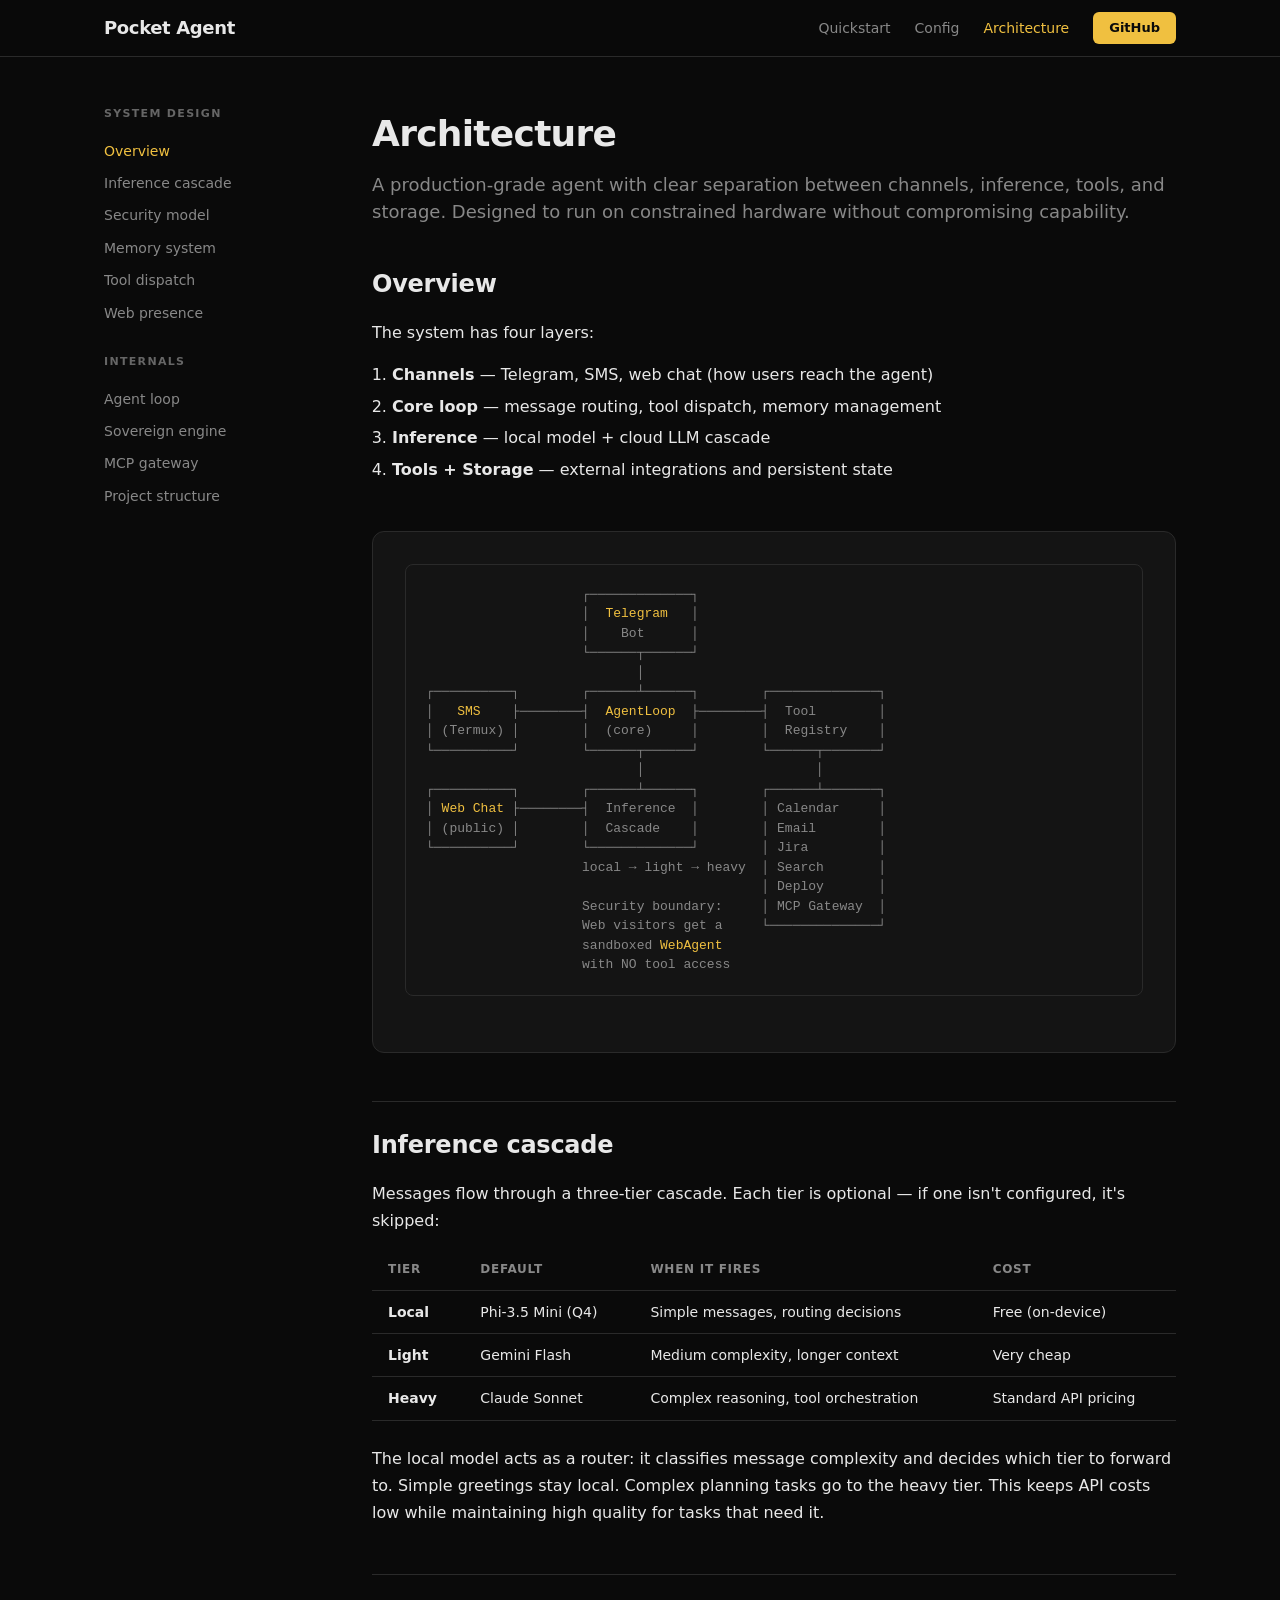
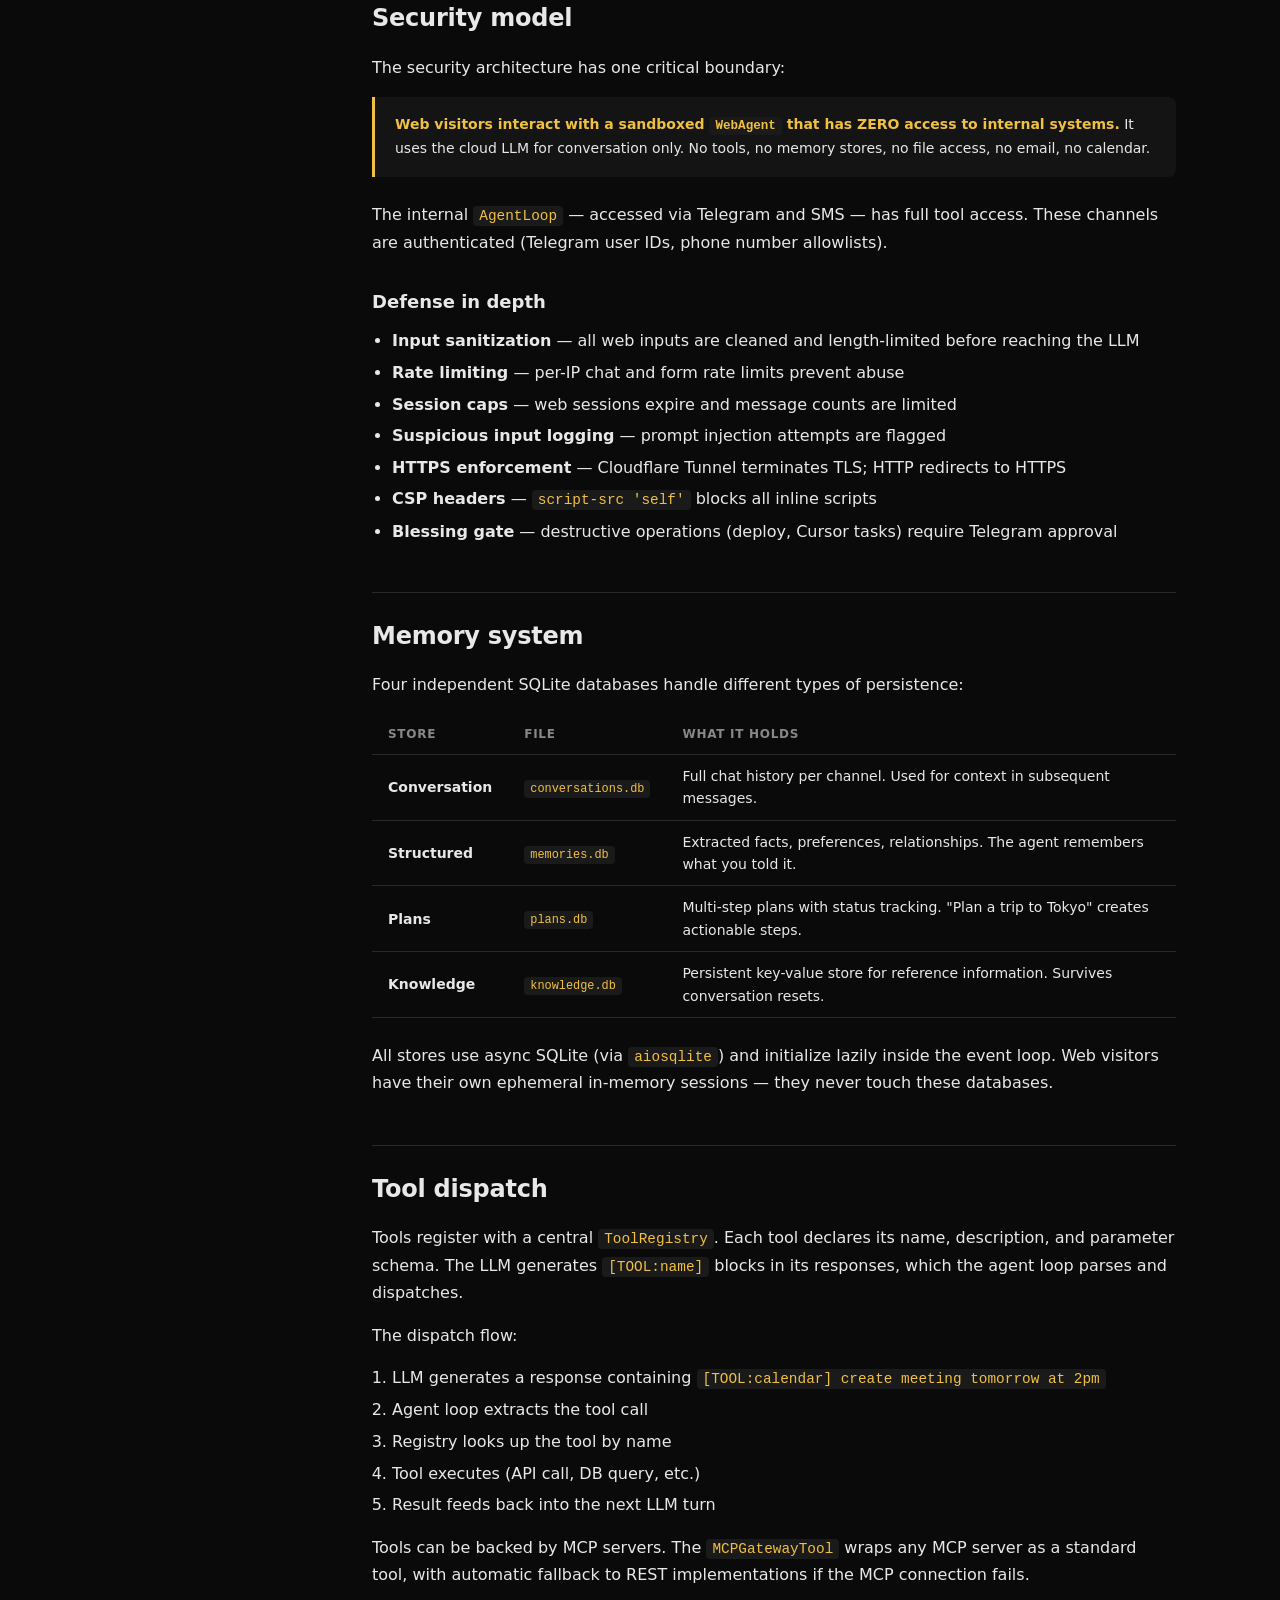
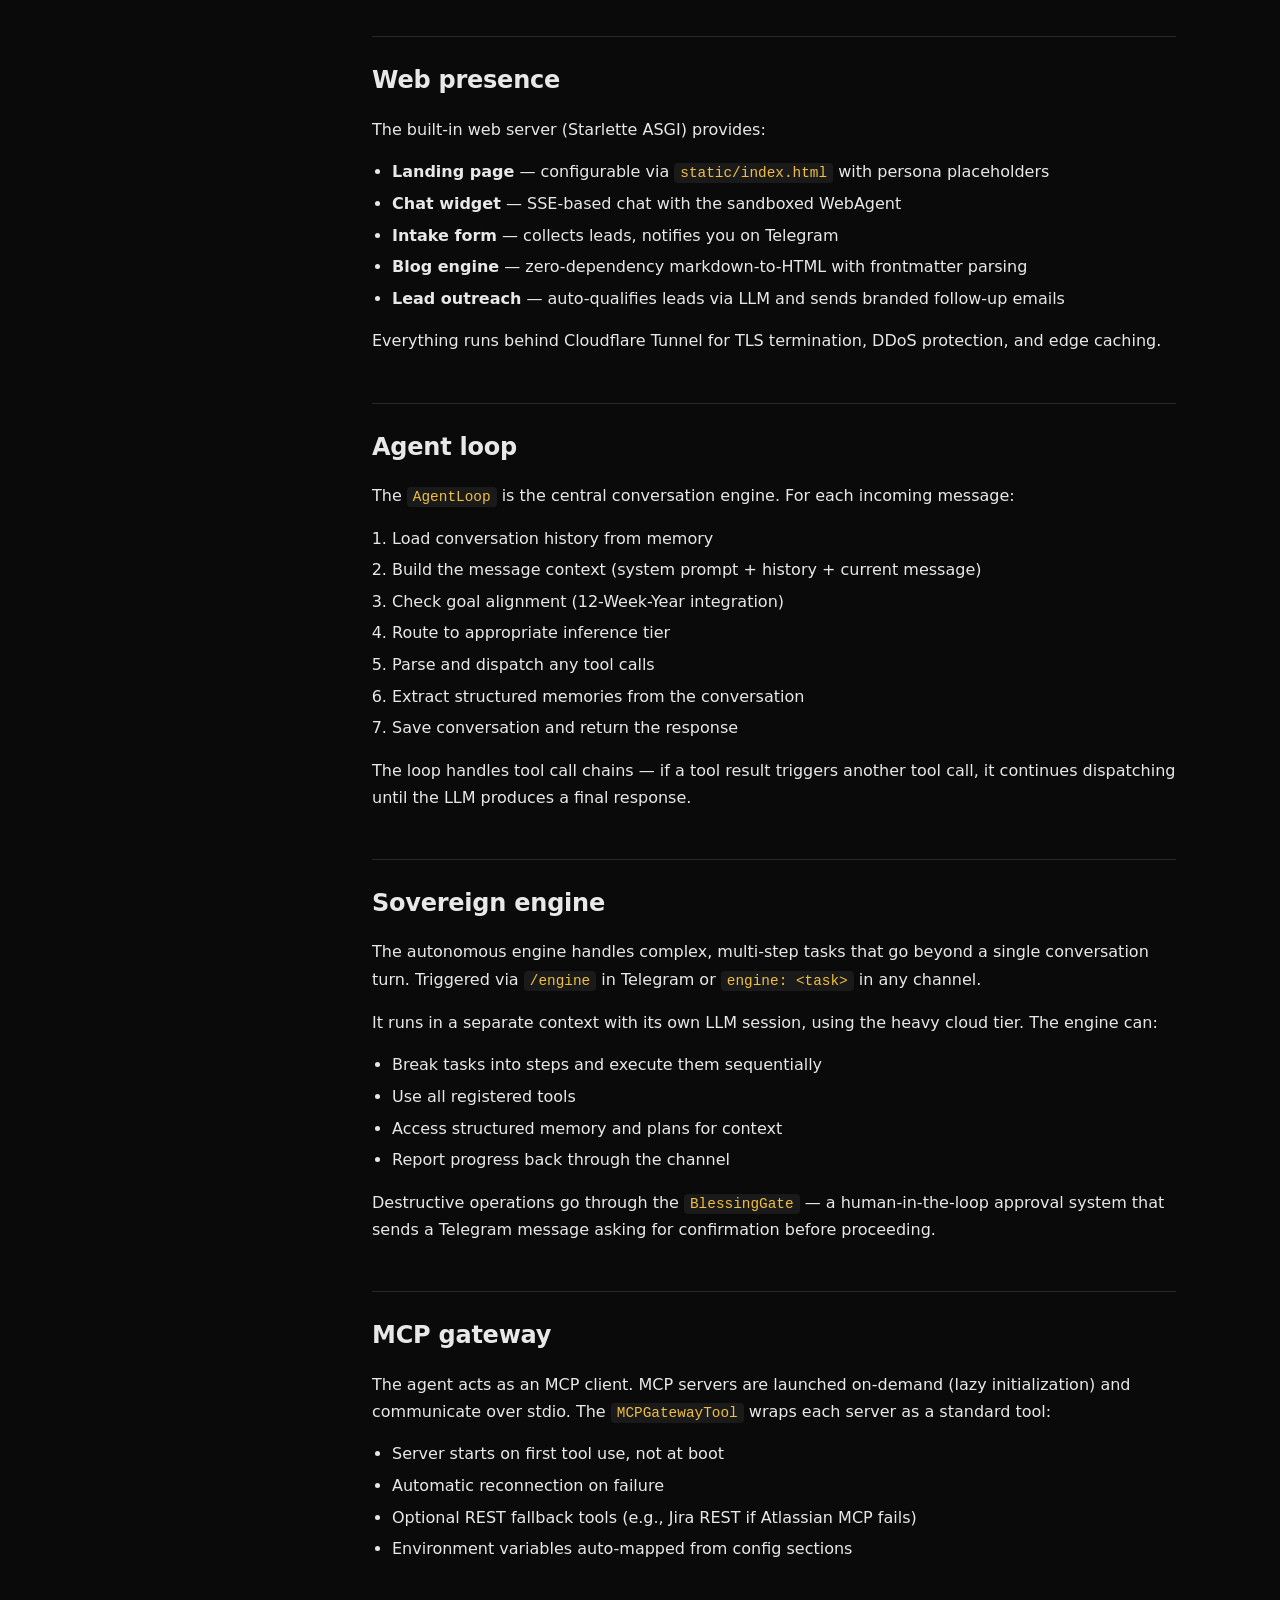
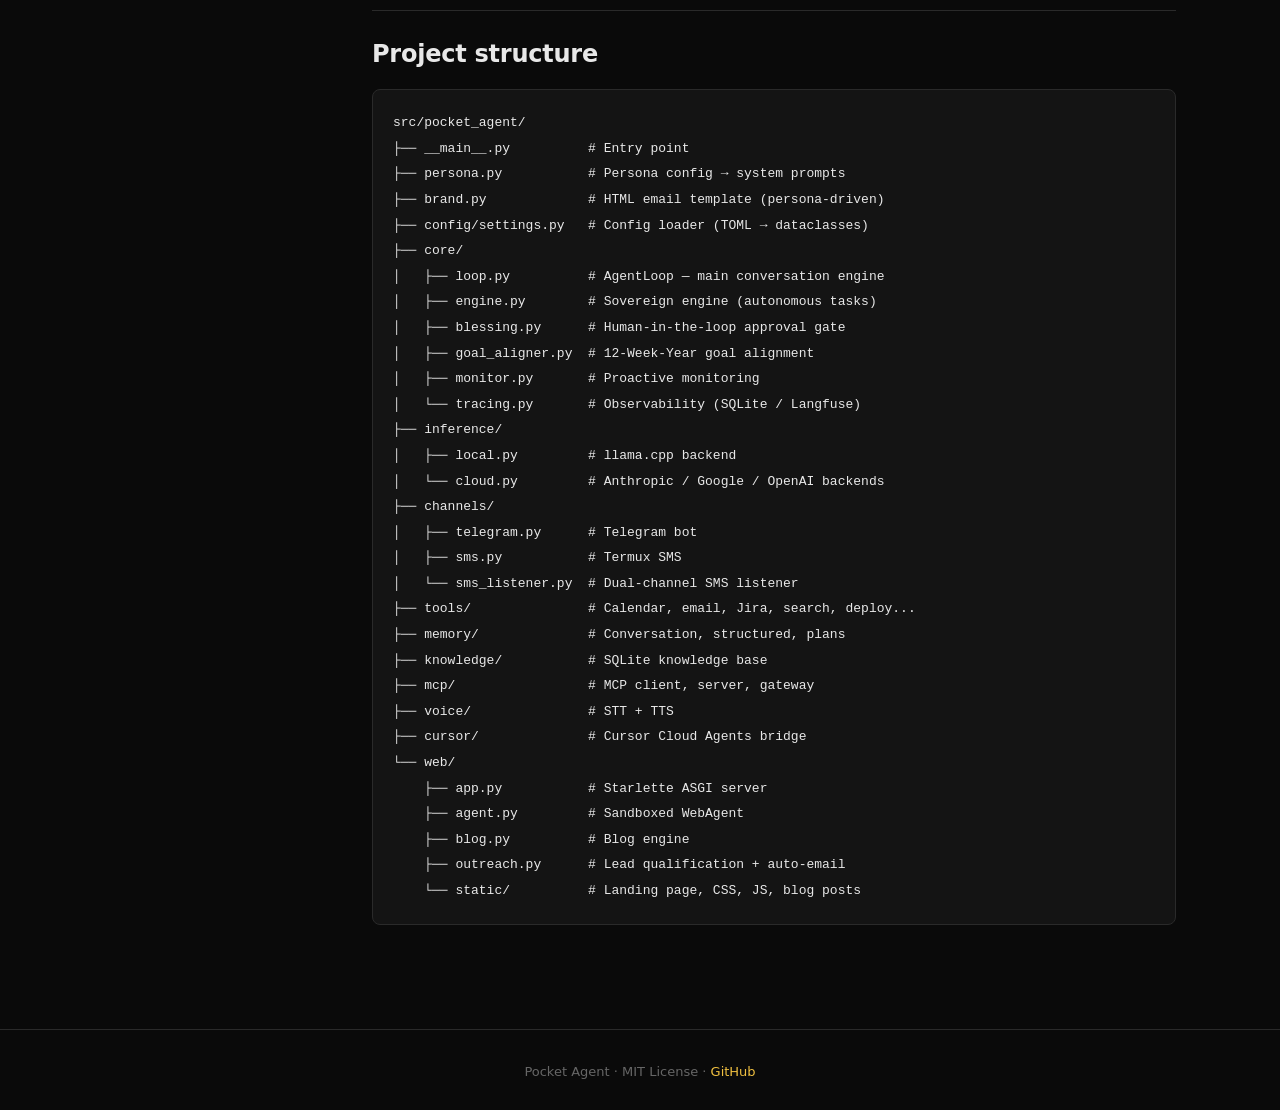
==== docs/architecture.html @ 8a8de4cc "Add documentation site — dark-themed landing page + 3 docs pages Product showcase landing page with " ====
<!DOCTYPE html>
<html lang="en">
<head>
  <meta charset="utf-8">
  <meta name="viewport" content="width=device-width, initial-scale=1">
  <title>Architecture &mdash; Pocket Agent</title>
  <meta name="description" content="System architecture of Pocket Agent: inference cascade, security model, memory system, and module layout.">
  <link rel="stylesheet" href="assets/style.css">
</head>
<body>

<nav class="site-nav">
  <div class="container">
    <a href="./" class="nav-brand">Pocket Agent</a>
    <div class="nav-links">
      <a href="quickstart" class="nav-link">Quickstart</a>
      <a href="configuration" class="nav-link">Config</a>
      <a href="architecture" class="nav-link active">Architecture</a>
      <a href="https://github.com/etnlbck/pocket-agent" target="_blank" rel="noopener" class="nav-cta">GitHub</a>
    </div>
  </div>
</nav>

<div class="docs-layout">
  <aside class="docs-sidebar">
    <h4>System design</h4>
    <a href="#overview" class="active">Overview</a>
    <a href="#inference-cascade">Inference cascade</a>
    <a href="#security">Security model</a>
    <a href="#memory">Memory system</a>
    <a href="#tool-dispatch">Tool dispatch</a>
    <a href="#web-presence">Web presence</a>
    <h4>Internals</h4>
    <a href="#agent-loop">Agent loop</a>
    <a href="#sovereign-engine">Sovereign engine</a>
    <a href="#mcp-gateway">MCP gateway</a>
    <a href="#project-structure">Project structure</a>
  </aside>

  <main class="docs-content">
    <h1>Architecture</h1>
    <p class="lead">A production-grade agent with clear separation between channels, inference, tools, and storage. Designed to run on constrained hardware without compromising capability.</p>

    <h2 id="overview">Overview</h2>
    <p>The system has four layers:</p>
    <ol>
      <li><strong>Channels</strong> &mdash; Telegram, SMS, web chat (how users reach the agent)</li>
      <li><strong>Core loop</strong> &mdash; message routing, tool dispatch, memory management</li>
      <li><strong>Inference</strong> &mdash; local model + cloud LLM cascade</li>
      <li><strong>Tools + Storage</strong> &mdash; external integrations and persistent state</li>
    </ol>

    <div class="arch-diagram">
      <pre>
                    &#x250C;&#x2500;&#x2500;&#x2500;&#x2500;&#x2500;&#x2500;&#x2500;&#x2500;&#x2500;&#x2500;&#x2500;&#x2500;&#x2500;&#x2510;
                    &#x2502;  <span class="highlight">Telegram</span>   &#x2502;
                    &#x2502;    Bot      &#x2502;
                    &#x2514;&#x2500;&#x2500;&#x2500;&#x2500;&#x2500;&#x2500;&#x252C;&#x2500;&#x2500;&#x2500;&#x2500;&#x2500;&#x2500;&#x2518;
                           &#x2502;
&#x250C;&#x2500;&#x2500;&#x2500;&#x2500;&#x2500;&#x2500;&#x2500;&#x2500;&#x2500;&#x2500;&#x2510;        &#x250C;&#x2500;&#x2500;&#x2500;&#x2500;&#x2500;&#x2500;&#x2534;&#x2500;&#x2500;&#x2500;&#x2500;&#x2500;&#x2500;&#x2510;        &#x250C;&#x2500;&#x2500;&#x2500;&#x2500;&#x2500;&#x2500;&#x2500;&#x2500;&#x2500;&#x2500;&#x2500;&#x2500;&#x2500;&#x2500;&#x2510;
&#x2502;   <span class="highlight">SMS</span>    &#x251C;&#x2500;&#x2500;&#x2500;&#x2500;&#x2500;&#x2500;&#x2500;&#x2500;&#x2524;  <span class="highlight">AgentLoop</span>  &#x251C;&#x2500;&#x2500;&#x2500;&#x2500;&#x2500;&#x2500;&#x2500;&#x2500;&#x2524;  Tool        &#x2502;
&#x2502; (Termux) &#x2502;        &#x2502;  (core)     &#x2502;        &#x2502;  Registry    &#x2502;
&#x2514;&#x2500;&#x2500;&#x2500;&#x2500;&#x2500;&#x2500;&#x2500;&#x2500;&#x2500;&#x2500;&#x2518;        &#x2514;&#x2500;&#x2500;&#x2500;&#x2500;&#x2500;&#x2500;&#x252C;&#x2500;&#x2500;&#x2500;&#x2500;&#x2500;&#x2500;&#x2518;        &#x2514;&#x2500;&#x2500;&#x2500;&#x2500;&#x2500;&#x2500;&#x252C;&#x2500;&#x2500;&#x2500;&#x2500;&#x2500;&#x2500;&#x2500;&#x2518;
                           &#x2502;                      &#x2502;
&#x250C;&#x2500;&#x2500;&#x2500;&#x2500;&#x2500;&#x2500;&#x2500;&#x2500;&#x2500;&#x2500;&#x2510;        &#x250C;&#x2500;&#x2500;&#x2500;&#x2500;&#x2500;&#x2500;&#x2534;&#x2500;&#x2500;&#x2500;&#x2500;&#x2500;&#x2500;&#x2510;        &#x250C;&#x2500;&#x2500;&#x2500;&#x2500;&#x2500;&#x2500;&#x2534;&#x2500;&#x2500;&#x2500;&#x2500;&#x2500;&#x2500;&#x2500;&#x2510;
&#x2502; <span class="highlight">Web Chat</span> &#x251C;&#x2500;&#x2500;&#x2500;&#x2500;&#x2500;&#x2500;&#x2500;&#x2500;&#x2524;  Inference  &#x2502;        &#x2502; Calendar     &#x2502;
&#x2502; (public) &#x2502;        &#x2502;  Cascade    &#x2502;        &#x2502; Email        &#x2502;
&#x2514;&#x2500;&#x2500;&#x2500;&#x2500;&#x2500;&#x2500;&#x2500;&#x2500;&#x2500;&#x2500;&#x2518;        &#x2514;&#x2500;&#x2500;&#x2500;&#x2500;&#x2500;&#x2500;&#x2500;&#x2500;&#x2500;&#x2500;&#x2500;&#x2500;&#x2500;&#x2518;        &#x2502; Jira         &#x2502;
                    local &#x2192; light &#x2192; heavy  &#x2502; Search       &#x2502;
                                           &#x2502; Deploy       &#x2502;
                    Security boundary:     &#x2502; MCP Gateway  &#x2502;
                    Web visitors get a     &#x2514;&#x2500;&#x2500;&#x2500;&#x2500;&#x2500;&#x2500;&#x2500;&#x2500;&#x2500;&#x2500;&#x2500;&#x2500;&#x2500;&#x2500;&#x2518;
                    sandboxed <span class="highlight">WebAgent</span>
                    with NO tool access</pre>
    </div>

    <h2 id="inference-cascade">Inference cascade</h2>
    <p>Messages flow through a three-tier cascade. Each tier is optional &mdash; if one isn't configured, it's skipped:</p>

    <table>
      <thead>
        <tr><th>Tier</th><th>Default</th><th>When it fires</th><th>Cost</th></tr>
      </thead>
      <tbody>
        <tr>
          <td><strong>Local</strong></td>
          <td>Phi-3.5 Mini (Q4)</td>
          <td>Simple messages, routing decisions</td>
          <td>Free (on-device)</td>
        </tr>
        <tr>
          <td><strong>Light</strong></td>
          <td>Gemini Flash</td>
          <td>Medium complexity, longer context</td>
          <td>Very cheap</td>
        </tr>
        <tr>
          <td><strong>Heavy</strong></td>
          <td>Claude Sonnet</td>
          <td>Complex reasoning, tool orchestration</td>
          <td>Standard API pricing</td>
        </tr>
      </tbody>
    </table>

    <p>The local model acts as a router: it classifies message complexity and decides which tier to forward to. Simple greetings stay local. Complex planning tasks go to the heavy tier. This keeps API costs low while maintaining high quality for tasks that need it.</p>

    <h2 id="security">Security model</h2>
    <p>The security architecture has one critical boundary:</p>

    <div class="callout">
      <p><strong>Web visitors interact with a sandboxed <code>WebAgent</code> that has ZERO access to internal systems.</strong> It uses the cloud LLM for conversation only. No tools, no memory stores, no file access, no email, no calendar.</p>
    </div>

    <p>The internal <code>AgentLoop</code> &mdash; accessed via Telegram and SMS &mdash; has full tool access. These channels are authenticated (Telegram user IDs, phone number allowlists).</p>

    <h3>Defense in depth</h3>
    <ul>
      <li><strong>Input sanitization</strong> &mdash; all web inputs are cleaned and length-limited before reaching the LLM</li>
      <li><strong>Rate limiting</strong> &mdash; per-IP chat and form rate limits prevent abuse</li>
      <li><strong>Session caps</strong> &mdash; web sessions expire and message counts are limited</li>
      <li><strong>Suspicious input logging</strong> &mdash; prompt injection attempts are flagged</li>
      <li><strong>HTTPS enforcement</strong> &mdash; Cloudflare Tunnel terminates TLS; HTTP redirects to HTTPS</li>
      <li><strong>CSP headers</strong> &mdash; <code>script-src 'self'</code> blocks all inline scripts</li>
      <li><strong>Blessing gate</strong> &mdash; destructive operations (deploy, Cursor tasks) require Telegram approval</li>
    </ul>

    <h2 id="memory">Memory system</h2>
    <p>Four independent SQLite databases handle different types of persistence:</p>

    <table>
      <thead>
        <tr><th>Store</th><th>File</th><th>What it holds</th></tr>
      </thead>
      <tbody>
        <tr>
          <td><strong>Conversation</strong></td>
          <td><code>conversations.db</code></td>
          <td>Full chat history per channel. Used for context in subsequent messages.</td>
        </tr>
        <tr>
          <td><strong>Structured</strong></td>
          <td><code>memories.db</code></td>
          <td>Extracted facts, preferences, relationships. The agent remembers what you told it.</td>
        </tr>
        <tr>
          <td><strong>Plans</strong></td>
          <td><code>plans.db</code></td>
          <td>Multi-step plans with status tracking. "Plan a trip to Tokyo" creates actionable steps.</td>
        </tr>
        <tr>
          <td><strong>Knowledge</strong></td>
          <td><code>knowledge.db</code></td>
          <td>Persistent key-value store for reference information. Survives conversation resets.</td>
        </tr>
      </tbody>
    </table>

    <p>All stores use async SQLite (via <code>aiosqlite</code>) and initialize lazily inside the event loop. Web visitors have their own ephemeral in-memory sessions &mdash; they never touch these databases.</p>

    <h2 id="tool-dispatch">Tool dispatch</h2>
    <p>Tools register with a central <code>ToolRegistry</code>. Each tool declares its name, description, and parameter schema. The LLM generates <code>[TOOL:name]</code> blocks in its responses, which the agent loop parses and dispatches.</p>

    <p>The dispatch flow:</p>
    <ol>
      <li>LLM generates a response containing <code>[TOOL:calendar] create meeting tomorrow at 2pm</code></li>
      <li>Agent loop extracts the tool call</li>
      <li>Registry looks up the tool by name</li>
      <li>Tool executes (API call, DB query, etc.)</li>
      <li>Result feeds back into the next LLM turn</li>
    </ol>

    <p>Tools can be backed by MCP servers. The <code>MCPGatewayTool</code> wraps any MCP server as a standard tool, with automatic fallback to REST implementations if the MCP connection fails.</p>

    <h2 id="web-presence">Web presence</h2>
    <p>The built-in web server (Starlette ASGI) provides:</p>
    <ul>
      <li><strong>Landing page</strong> &mdash; configurable via <code>static/index.html</code> with persona placeholders</li>
      <li><strong>Chat widget</strong> &mdash; SSE-based chat with the sandboxed WebAgent</li>
      <li><strong>Intake form</strong> &mdash; collects leads, notifies you on Telegram</li>
      <li><strong>Blog engine</strong> &mdash; zero-dependency markdown-to-HTML with frontmatter parsing</li>
      <li><strong>Lead outreach</strong> &mdash; auto-qualifies leads via LLM and sends branded follow-up emails</li>
    </ul>

    <p>Everything runs behind Cloudflare Tunnel for TLS termination, DDoS protection, and edge caching.</p>

    <h2 id="agent-loop">Agent loop</h2>
    <p>The <code>AgentLoop</code> is the central conversation engine. For each incoming message:</p>
    <ol>
      <li>Load conversation history from memory</li>
      <li>Build the message context (system prompt + history + current message)</li>
      <li>Check goal alignment (12-Week-Year integration)</li>
      <li>Route to appropriate inference tier</li>
      <li>Parse and dispatch any tool calls</li>
      <li>Extract structured memories from the conversation</li>
      <li>Save conversation and return the response</li>
    </ol>

    <p>The loop handles tool call chains &mdash; if a tool result triggers another tool call, it continues dispatching until the LLM produces a final response.</p>

    <h2 id="sovereign-engine">Sovereign engine</h2>
    <p>The autonomous engine handles complex, multi-step tasks that go beyond a single conversation turn. Triggered via <code>/engine</code> in Telegram or <code>engine: &lt;task&gt;</code> in any channel.</p>

    <p>It runs in a separate context with its own LLM session, using the heavy cloud tier. The engine can:</p>
    <ul>
      <li>Break tasks into steps and execute them sequentially</li>
      <li>Use all registered tools</li>
      <li>Access structured memory and plans for context</li>
      <li>Report progress back through the channel</li>
    </ul>

    <p>Destructive operations go through the <code>BlessingGate</code> &mdash; a human-in-the-loop approval system that sends a Telegram message asking for confirmation before proceeding.</p>

    <h2 id="mcp-gateway">MCP gateway</h2>
    <p>The agent acts as an MCP client. MCP servers are launched on-demand (lazy initialization) and communicate over stdio. The <code>MCPGatewayTool</code> wraps each server as a standard tool:</p>
    <ul>
      <li>Server starts on first tool use, not at boot</li>
      <li>Automatic reconnection on failure</li>
      <li>Optional REST fallback tools (e.g., Jira REST if Atlassian MCP fails)</li>
      <li>Environment variables auto-mapped from config sections</li>
    </ul>

    <h2 id="project-structure">Project structure</h2>
    <pre><code>src/pocket_agent/
&#x251C;&#x2500;&#x2500; __main__.py          # Entry point
&#x251C;&#x2500;&#x2500; persona.py           # Persona config &rarr; system prompts
&#x251C;&#x2500;&#x2500; brand.py             # HTML email template (persona-driven)
&#x251C;&#x2500;&#x2500; config/settings.py   # Config loader (TOML &rarr; dataclasses)
&#x251C;&#x2500;&#x2500; core/
&#x2502;   &#x251C;&#x2500;&#x2500; loop.py          # AgentLoop &mdash; main conversation engine
&#x2502;   &#x251C;&#x2500;&#x2500; engine.py        # Sovereign engine (autonomous tasks)
&#x2502;   &#x251C;&#x2500;&#x2500; blessing.py      # Human-in-the-loop approval gate
&#x2502;   &#x251C;&#x2500;&#x2500; goal_aligner.py  # 12-Week-Year goal alignment
&#x2502;   &#x251C;&#x2500;&#x2500; monitor.py       # Proactive monitoring
&#x2502;   &#x2514;&#x2500;&#x2500; tracing.py       # Observability (SQLite / Langfuse)
&#x251C;&#x2500;&#x2500; inference/
&#x2502;   &#x251C;&#x2500;&#x2500; local.py         # llama.cpp backend
&#x2502;   &#x2514;&#x2500;&#x2500; cloud.py         # Anthropic / Google / OpenAI backends
&#x251C;&#x2500;&#x2500; channels/
&#x2502;   &#x251C;&#x2500;&#x2500; telegram.py      # Telegram bot
&#x2502;   &#x251C;&#x2500;&#x2500; sms.py           # Termux SMS
&#x2502;   &#x2514;&#x2500;&#x2500; sms_listener.py  # Dual-channel SMS listener
&#x251C;&#x2500;&#x2500; tools/               # Calendar, email, Jira, search, deploy...
&#x251C;&#x2500;&#x2500; memory/              # Conversation, structured, plans
&#x251C;&#x2500;&#x2500; knowledge/           # SQLite knowledge base
&#x251C;&#x2500;&#x2500; mcp/                 # MCP client, server, gateway
&#x251C;&#x2500;&#x2500; voice/               # STT + TTS
&#x251C;&#x2500;&#x2500; cursor/              # Cursor Cloud Agents bridge
&#x2514;&#x2500;&#x2500; web/
    &#x251C;&#x2500;&#x2500; app.py           # Starlette ASGI server
    &#x251C;&#x2500;&#x2500; agent.py         # Sandboxed WebAgent
    &#x251C;&#x2500;&#x2500; blog.py          # Blog engine
    &#x251C;&#x2500;&#x2500; outreach.py      # Lead qualification + auto-email
    &#x2514;&#x2500;&#x2500; static/          # Landing page, CSS, JS, blog posts</code></pre>

  </main>
</div>

<footer class="site-footer">
  <p>Pocket Agent &middot; MIT License &middot; <a href="https://github.com/etnlbck/pocket-agent">GitHub</a></p>
</footer>

</body>
</html>
---- docs/assets/style.css ----
/* ── Pocket Agent docs — dark minimal theme ───────────────────────── */
/* Brand: bg #0a0a0a, surface #141414, accent #f0c040                  */

:root {
  --bg: #0a0a0a;
  --surface: #141414;
  --surface-2: #1a1a1a;
  --border: #2a2a2a;
  --border-light: #333;
  --text: #e8e8e8;
  --text-muted: #888;
  --text-dim: #666;
  --accent: #f0c040;
  --accent-dim: #c49a20;
  --accent-glow: rgba(240, 192, 64, 0.15);
  --font: -apple-system, BlinkMacSystemFont, 'Segoe UI', system-ui, sans-serif;
  --mono: 'SF Mono', 'Fira Code', 'JetBrains Mono', Consolas, monospace;
  --max-w: 1120px;
  --max-w-narrow: 780px;
}

*, *::before, *::after { box-sizing: border-box; margin: 0; padding: 0; }

html { scroll-behavior: smooth; }

body {
  background: var(--bg);
  color: var(--text);
  font-family: var(--font);
  font-size: 16px;
  line-height: 1.6;
  -webkit-font-smoothing: antialiased;
  -moz-osx-font-smoothing: grayscale;
}

a { color: var(--accent); text-decoration: none; transition: color 0.2s; }
a:hover { color: #fff; }

img { max-width: 100%; height: auto; }

/* ── Site nav ────────────────────────────────────────────────────── */

.site-nav {
  position: sticky;
  top: 0;
  z-index: 100;
  background: rgba(10, 10, 10, 0.85);
  backdrop-filter: blur(12px);
  -webkit-backdrop-filter: blur(12px);
  border-bottom: 1px solid var(--border);
}

.site-nav .container {
  max-width: var(--max-w);
  margin: 0 auto;
  padding: 0 24px;
  display: flex;
  align-items: center;
  justify-content: space-between;
  height: 56px;
}

.nav-brand {
  font-weight: 700;
  font-size: 18px;
  color: var(--text);
  letter-spacing: -0.02em;
}
.nav-brand:hover { color: var(--accent); }

.nav-links { display: flex; gap: 24px; align-items: center; }

.nav-link {
  font-size: 14px;
  color: var(--text-muted);
  font-weight: 500;
  transition: color 0.2s;
}
.nav-link:hover, .nav-link.active { color: var(--accent); }

.nav-cta {
  font-size: 13px;
  font-weight: 600;
  color: var(--bg);
  background: var(--accent);
  padding: 6px 16px;
  border-radius: 6px;
  transition: background 0.2s;
}
.nav-cta:hover { background: #fff; color: var(--bg); }

/* ── Hero ────────────────────────────────────────────────────────── */

.hero {
  padding: 100px 24px 80px;
  text-align: center;
  position: relative;
  overflow: hidden;
}

.hero::before {
  content: '';
  position: absolute;
  top: -200px;
  left: 50%;
  transform: translateX(-50%);
  width: 800px;
  height: 800px;
  background: radial-gradient(circle, var(--accent-glow) 0%, transparent 70%);
  pointer-events: none;
}

.hero-badge {
  display: inline-block;
  font-size: 12px;
  font-weight: 600;
  text-transform: uppercase;
  letter-spacing: 0.1em;
  color: var(--accent);
  background: var(--accent-glow);
  border: 1px solid rgba(240, 192, 64, 0.3);
  padding: 6px 16px;
  border-radius: 100px;
  margin-bottom: 24px;
}

.hero h1 {
  font-size: clamp(36px, 6vw, 64px);
  font-weight: 800;
  line-height: 1.1;
  letter-spacing: -0.03em;
  margin-bottom: 20px;
  position: relative;
}

.hero h1 .accent { color: var(--accent); }

.hero .subtitle {
  font-size: clamp(16px, 2.5vw, 20px);
  color: var(--text-muted);
  max-width: 600px;
  margin: 0 auto 40px;
  line-height: 1.5;
}

.hero-actions {
  display: flex;
  gap: 16px;
  justify-content: center;
  flex-wrap: wrap;
}

.btn {
  display: inline-flex;
  align-items: center;
  gap: 8px;
  padding: 12px 28px;
  border-radius: 8px;
  font-size: 15px;
  font-weight: 600;
  font-family: var(--font);
  cursor: pointer;
  border: none;
  transition: all 0.2s;
}

.btn-primary {
  background: var(--accent);
  color: var(--bg);
}
.btn-primary:hover { background: #fff; color: var(--bg); }

.btn-secondary {
  background: transparent;
  color: var(--text);
  border: 1px solid var(--border-light);
}
.btn-secondary:hover { border-color: var(--accent); color: var(--accent); }

/* ── Terminal preview ────────────────────────────────────────────── */

.terminal-preview {
  max-width: 640px;
  margin: 60px auto 0;
  position: relative;
}

.terminal {
  background: var(--surface);
  border: 1px solid var(--border);
  border-radius: 12px;
  overflow: hidden;
  text-align: left;
  box-shadow: 0 20px 60px rgba(0, 0, 0, 0.5);
}

.terminal-header {
  display: flex;
  align-items: center;
  gap: 8px;
  padding: 12px 16px;
  background: var(--surface-2);
  border-bottom: 1px solid var(--border);
}

.terminal-dot {
  width: 12px;
  height: 12px;
  border-radius: 50%;
  background: var(--border-light);
}

.terminal-title {
  font-size: 12px;
  color: var(--text-dim);
  font-family: var(--mono);
  margin-left: 8px;
}

.terminal-body {
  padding: 20px;
  font-family: var(--mono);
  font-size: 13px;
  line-height: 1.7;
  overflow-x: auto;
  white-space: pre-wrap;
  word-break: break-word;
}

.terminal-body .prompt { color: var(--accent); }
.terminal-body .comment { color: var(--text-dim); }
.terminal-body .output { color: var(--text-muted); }
.terminal-body .cmd { color: var(--text); }

/* ── Showcase section ────────────────────────────────────────────── */

.showcase {
  padding: 80px 24px;
}

.showcase .container {
  max-width: var(--max-w);
  margin: 0 auto;
}

.section-label {
  font-size: 12px;
  font-weight: 600;
  text-transform: uppercase;
  letter-spacing: 0.12em;
  color: var(--accent);
  margin-bottom: 12px;
}

.section-title {
  font-size: clamp(28px, 4vw, 40px);
  font-weight: 700;
  letter-spacing: -0.02em;
  margin-bottom: 12px;
}

.section-subtitle {
  font-size: 17px;
  color: var(--text-muted);
  max-width: 560px;
  margin-bottom: 48px;
  line-height: 1.5;
}

/* ── Feature grid ────────────────────────────────────────────────── */

.feature-grid {
  display: grid;
  grid-template-columns: repeat(auto-fit, minmax(300px, 1fr));
  gap: 20px;
}

.feature-card {
  background: var(--surface);
  border: 1px solid var(--border);
  border-radius: 12px;
  padding: 28px;
  transition: border-color 0.2s, transform 0.2s;
}

.feature-card:hover {
  border-color: var(--border-light);
  transform: translateY(-2px);
}

.feature-icon {
  font-size: 28px;
  margin-bottom: 16px;
}

.feature-card h3 {
  font-size: 17px;
  font-weight: 600;
  margin-bottom: 8px;
}

.feature-card p {
  font-size: 14px;
  color: var(--text-muted);
  line-height: 1.6;
}

/* ── Stats bar ───────────────────────────────────────────────────── */

.stats {
  padding: 48px 24px;
  border-top: 1px solid var(--border);
  border-bottom: 1px solid var(--border);
}

.stats .container {
  max-width: var(--max-w);
  margin: 0 auto;
  display: grid;
  grid-template-columns: repeat(auto-fit, minmax(160px, 1fr));
  gap: 32px;
  text-align: center;
}

.stat-value {
  font-size: 32px;
  font-weight: 800;
  color: var(--accent);
  letter-spacing: -0.02em;
}

.stat-label {
  font-size: 13px;
  color: var(--text-muted);
  margin-top: 4px;
}

/* ── Architecture diagram ────────────────────────────────────────── */

.arch-diagram {
  background: var(--surface);
  border: 1px solid var(--border);
  border-radius: 12px;
  padding: 32px;
  margin-top: 48px;
  overflow-x: auto;
}

.arch-diagram pre {
  font-family: var(--mono);
  font-size: 13px;
  line-height: 1.5;
  color: var(--text-muted);
  white-space: pre;
}

.arch-diagram .highlight { color: var(--accent); }

/* ── CTA section ─────────────────────────────────────────────────── */

.cta-section {
  padding: 100px 24px;
  text-align: center;
}

.cta-section h2 {
  font-size: clamp(28px, 4vw, 40px);
  font-weight: 700;
  letter-spacing: -0.02em;
  margin-bottom: 16px;
}

.cta-section p {
  font-size: 17px;
  color: var(--text-muted);
  max-width: 480px;
  margin: 0 auto 32px;
}

/* ── Footer ──────────────────────────────────────────────────────── */

.site-footer {
  border-top: 1px solid var(--border);
  padding: 32px 24px;
  text-align: center;
}

.site-footer p {
  font-size: 13px;
  color: var(--text-dim);
}

/* ── Docs layout ─────────────────────────────────────────────────── */

.docs-layout {
  max-width: var(--max-w);
  margin: 0 auto;
  padding: 48px 24px 80px;
  display: grid;
  grid-template-columns: 220px 1fr;
  gap: 48px;
}

.docs-sidebar {
  position: sticky;
  top: 72px;
  align-self: start;
  max-height: calc(100vh - 88px);
  overflow-y: auto;
}

.docs-sidebar h4 {
  font-size: 11px;
  text-transform: uppercase;
  letter-spacing: 0.12em;
  color: var(--text-dim);
  margin-bottom: 12px;
  margin-top: 24px;
}

.docs-sidebar h4:first-child { margin-top: 0; }

.docs-sidebar a {
  display: block;
  font-size: 14px;
  color: var(--text-muted);
  padding: 5px 0;
  transition: color 0.15s;
}

.docs-sidebar a:hover { color: var(--text); }
.docs-sidebar a.active { color: var(--accent); font-weight: 500; }

.docs-content {
  min-width: 0;
}

.docs-content h1 {
  font-size: 36px;
  font-weight: 700;
  letter-spacing: -0.02em;
  margin-bottom: 8px;
}

.docs-content .lead {
  font-size: 18px;
  color: var(--text-muted);
  margin-bottom: 40px;
  line-height: 1.5;
}

.docs-content h2 {
  font-size: 24px;
  font-weight: 600;
  letter-spacing: -0.01em;
  margin: 48px 0 16px;
  padding-top: 24px;
  border-top: 1px solid var(--border);
}

.docs-content h2:first-of-type { margin-top: 0; border-top: none; padding-top: 0; }

.docs-content h3 {
  font-size: 18px;
  font-weight: 600;
  margin: 32px 0 12px;
}

.docs-content p {
  margin-bottom: 16px;
  line-height: 1.7;
}

.docs-content ul, .docs-content ol {
  margin: 0 0 16px 20px;
}

.docs-content li {
  margin-bottom: 6px;
  line-height: 1.6;
}

.docs-content code {
  font-family: var(--mono);
  font-size: 0.9em;
  background: var(--surface-2);
  padding: 2px 6px;
  border-radius: 4px;
  color: var(--accent);
}

.docs-content pre {
  background: var(--surface);
  border: 1px solid var(--border);
  border-radius: 8px;
  padding: 20px;
  margin: 0 0 24px;
  overflow-x: auto;
}

.docs-content pre code {
  background: none;
  padding: 0;
  font-size: 13px;
  line-height: 1.6;
  color: var(--text);
}

.docs-content table {
  width: 100%;
  border-collapse: collapse;
  margin: 0 0 24px;
  font-size: 14px;
}

.docs-content th, .docs-content td {
  text-align: left;
  padding: 10px 16px;
  border-bottom: 1px solid var(--border);
}

.docs-content th {
  font-weight: 600;
  color: var(--text-muted);
  font-size: 12px;
  text-transform: uppercase;
  letter-spacing: 0.06em;
}

.docs-content td code { font-size: 0.85em; }

/* callout boxes */
.callout {
  background: var(--surface);
  border-left: 3px solid var(--accent);
  border-radius: 0 8px 8px 0;
  padding: 16px 20px;
  margin: 0 0 24px;
  font-size: 14px;
}

.callout p { margin-bottom: 0; }
.callout strong { color: var(--accent); }

/* step indicators */
.step {
  display: inline-flex;
  align-items: center;
  justify-content: center;
  width: 28px;
  height: 28px;
  background: var(--accent);
  color: var(--bg);
  font-weight: 700;
  font-size: 13px;
  border-radius: 50%;
  margin-right: 10px;
  flex-shrink: 0;
}

/* ── Responsive ──────────────────────────────────────────────────── */

@media (max-width: 768px) {
  .docs-layout {
    grid-template-columns: 1fr;
    gap: 0;
  }

  .docs-sidebar {
    position: static;
    max-height: none;
    border-bottom: 1px solid var(--border);
    padding-bottom: 24px;
    margin-bottom: 32px;
  }

  .hero { padding: 64px 20px 48px; }
  .showcase { padding: 48px 20px; }
  .feature-grid { grid-template-columns: 1fr; }
  .terminal-preview { margin-top: 40px; }
  .nav-links { gap: 12px; }
  .nav-link { font-size: 13px; }
}

@media (max-width: 480px) {
  .hero-actions { flex-direction: column; align-items: center; }
  .btn { width: 100%; max-width: 280px; justify-content: center; }
  .stats .container { grid-template-columns: repeat(2, 1fr); }
}
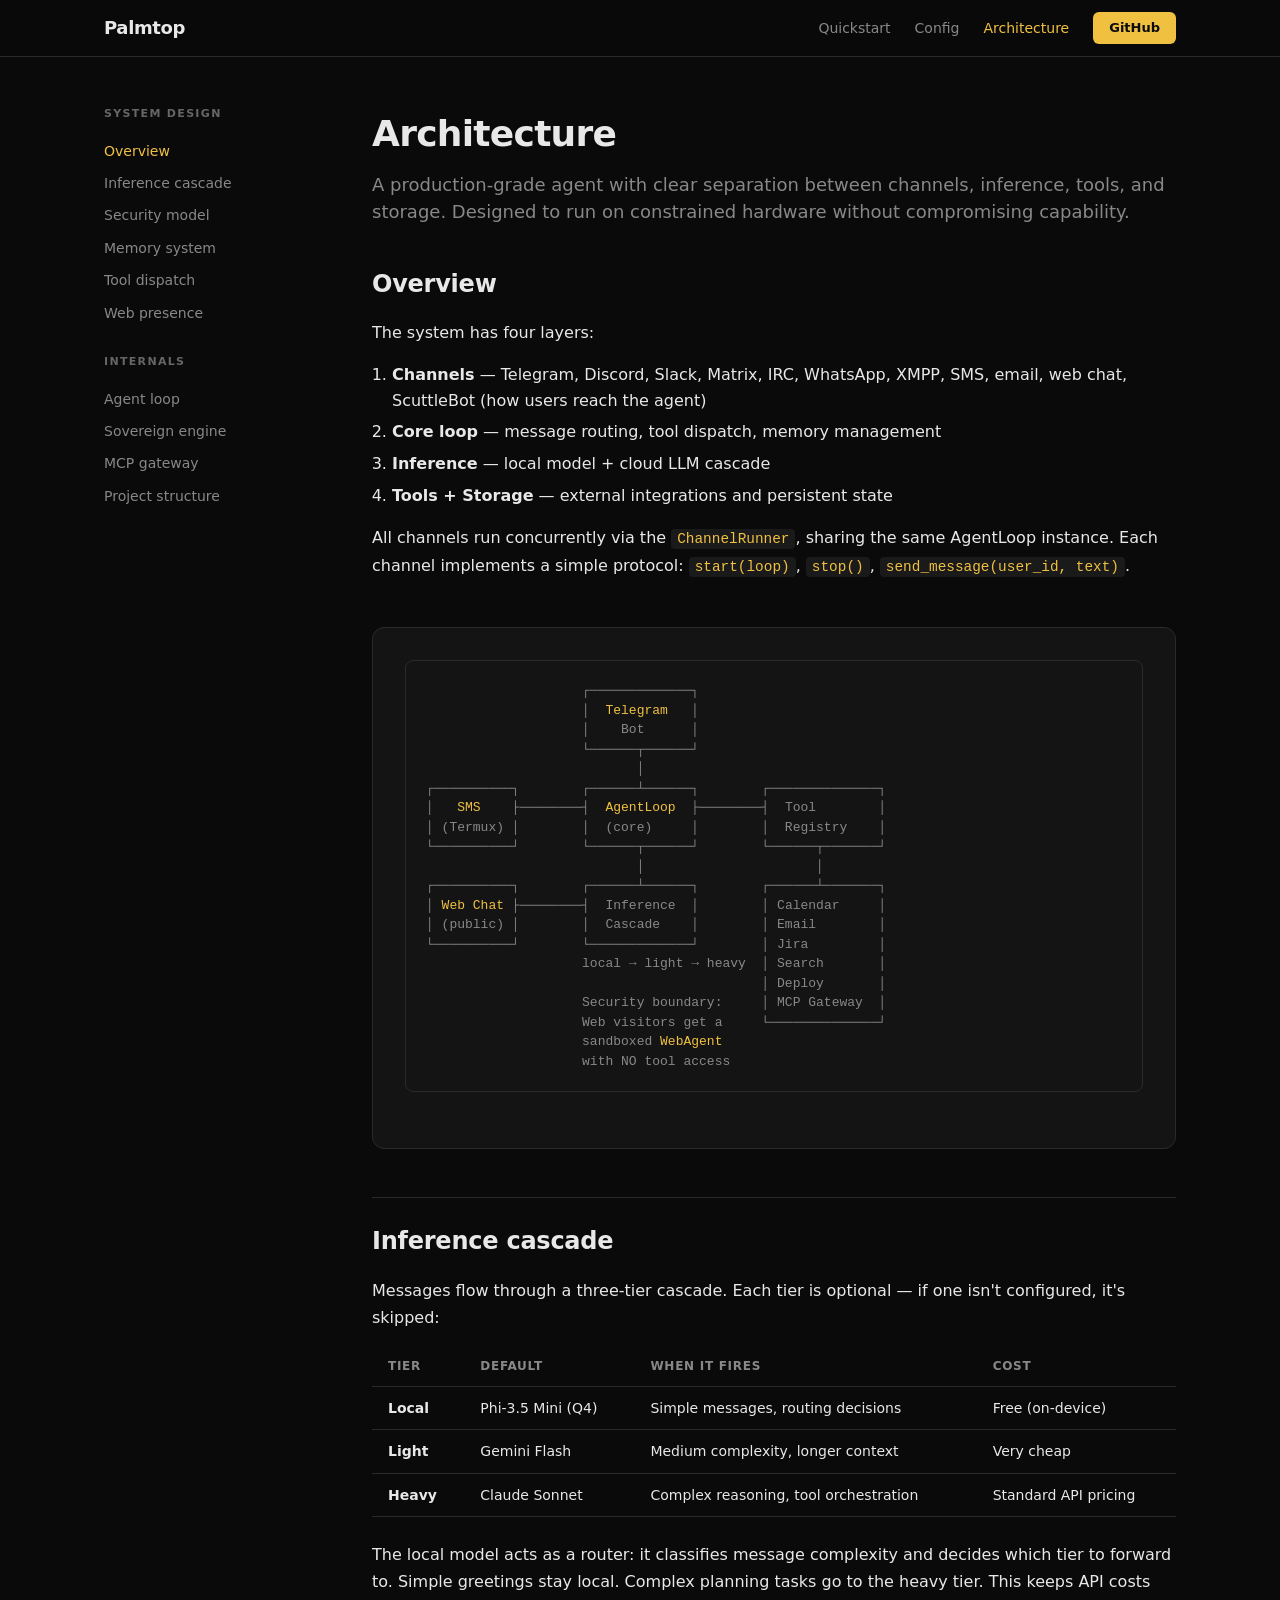
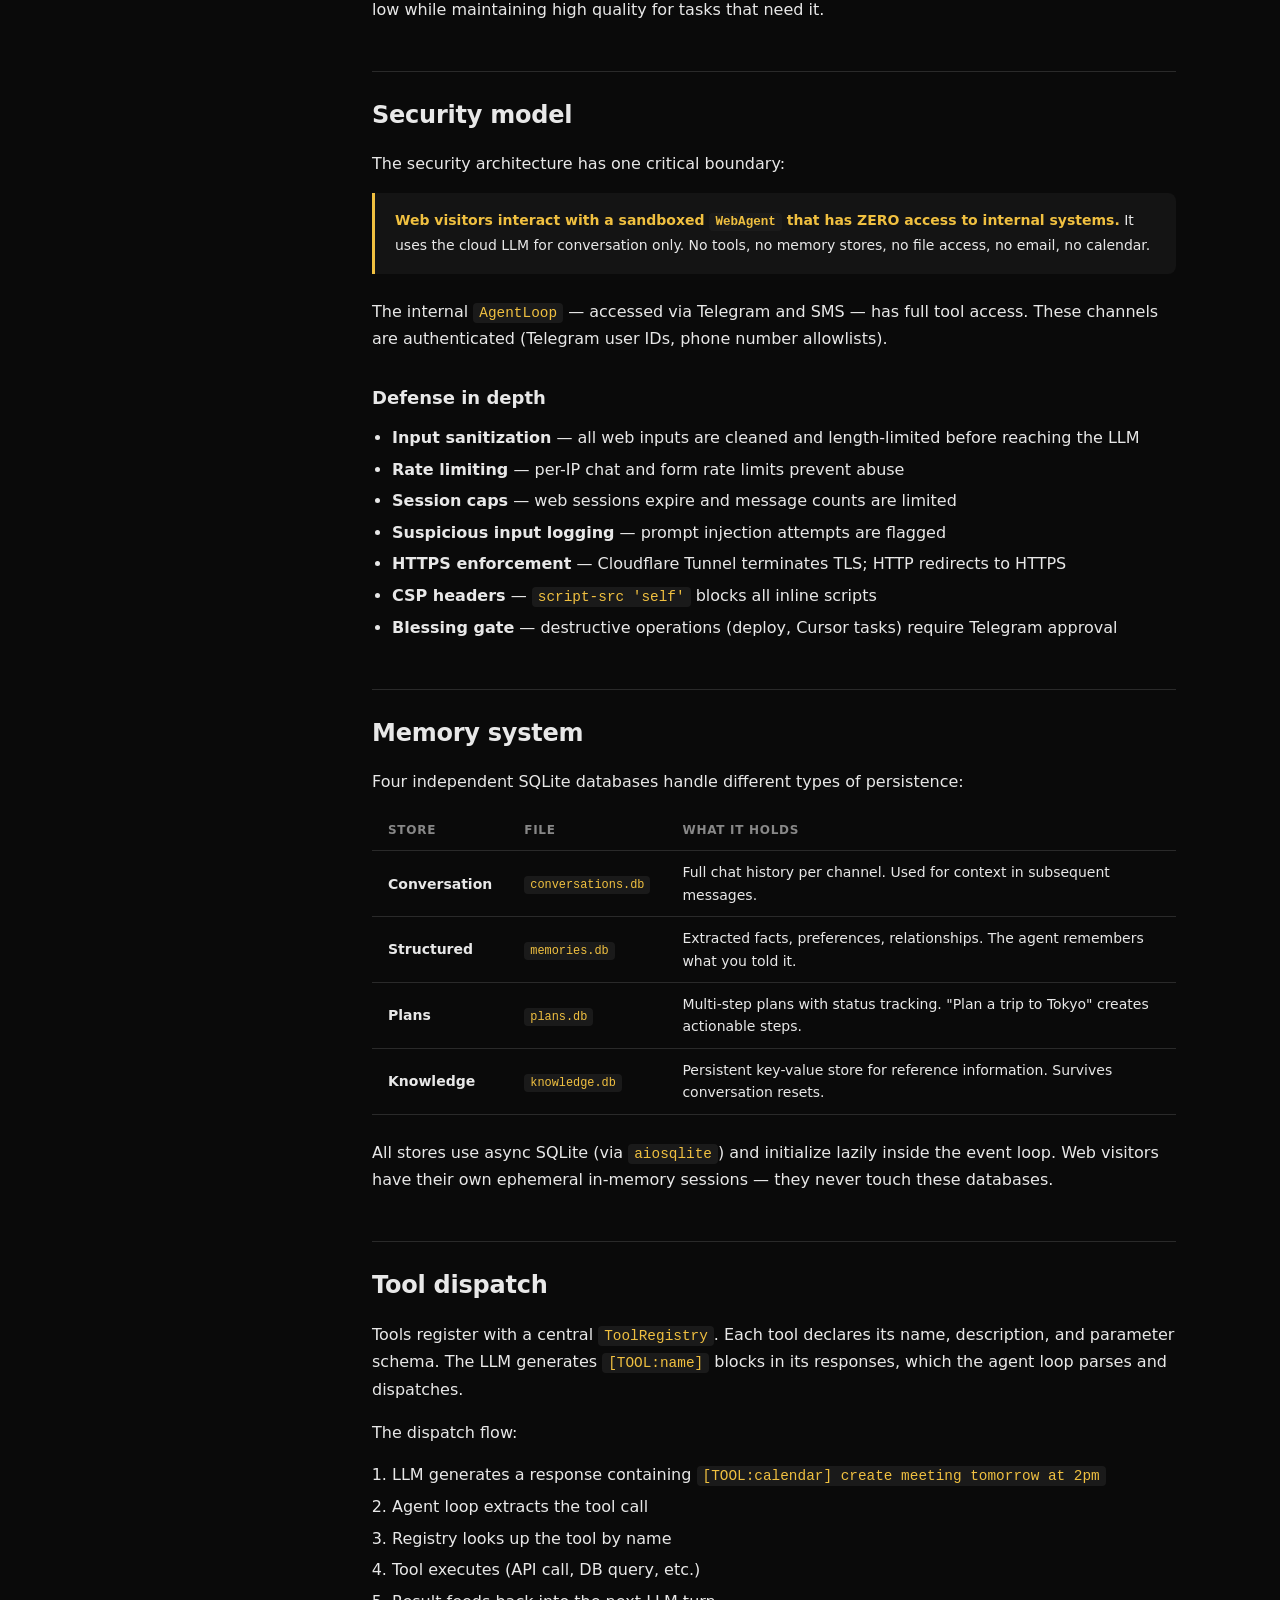
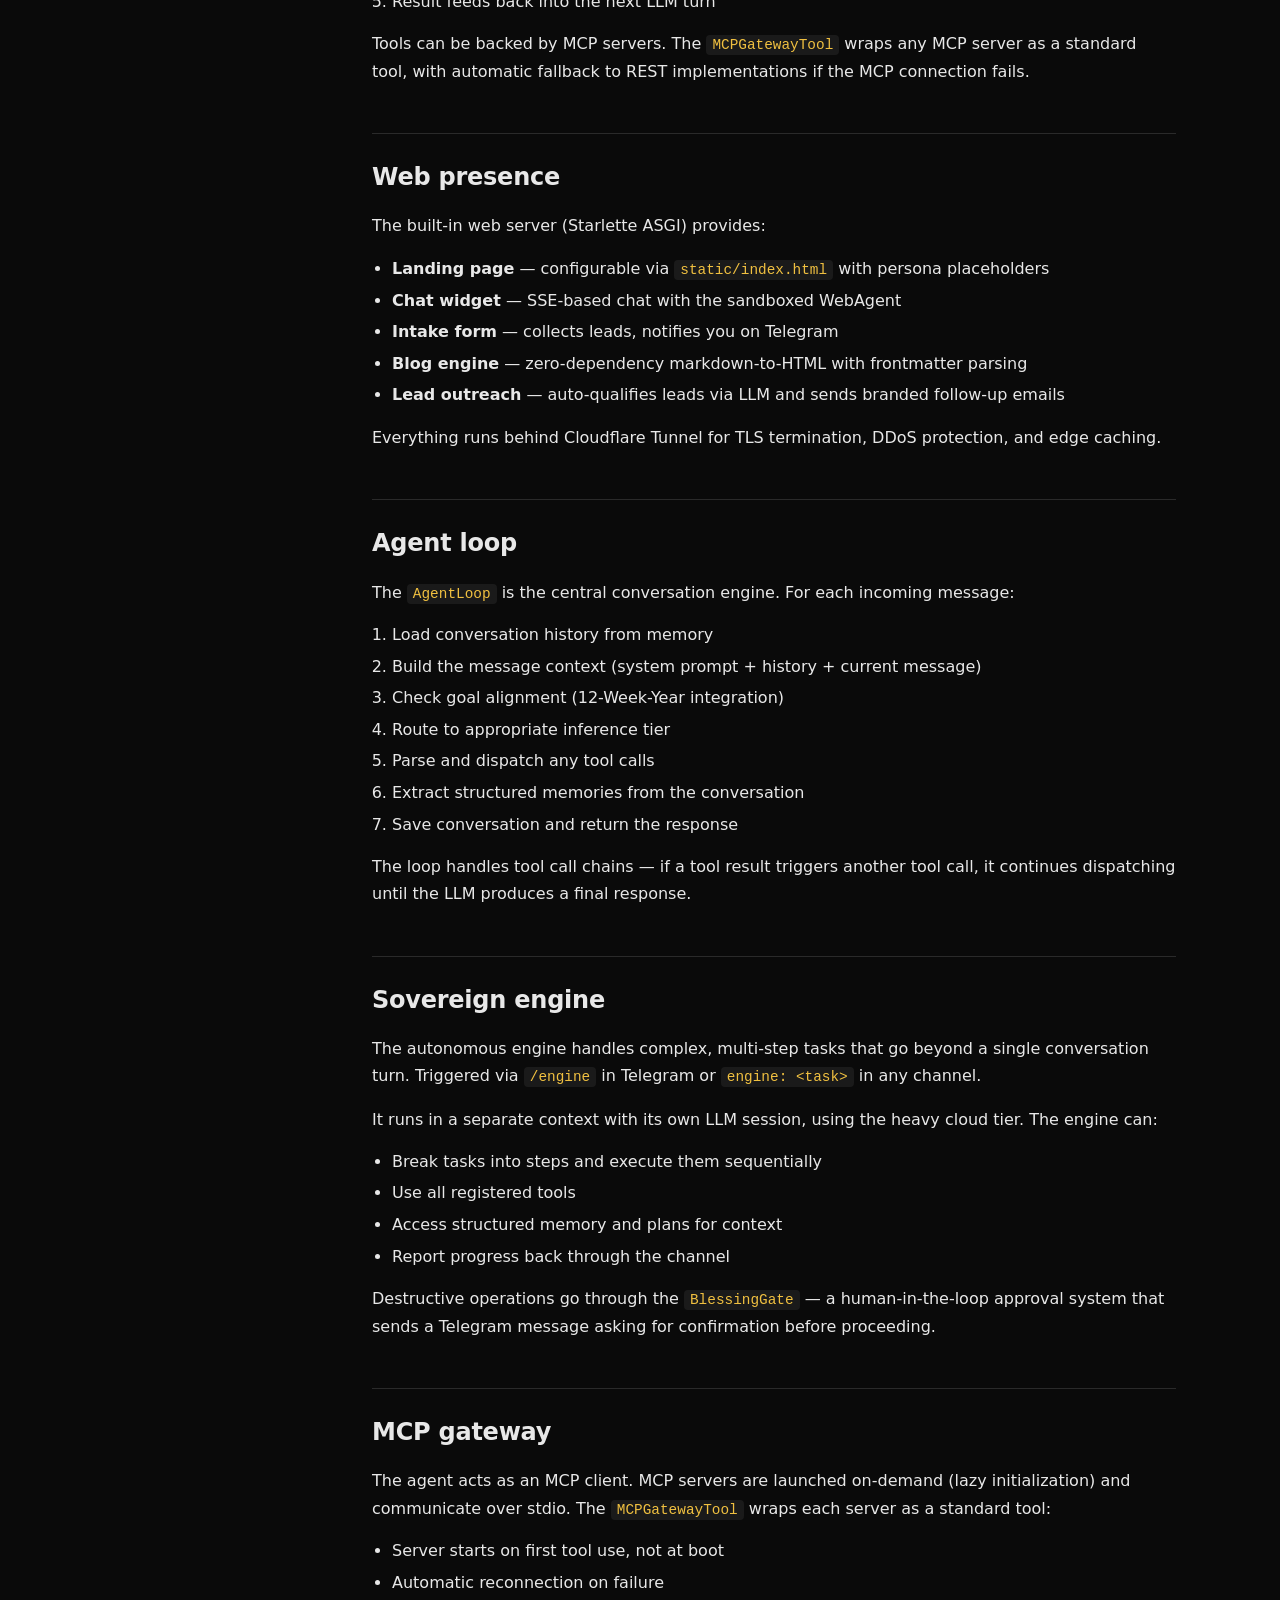
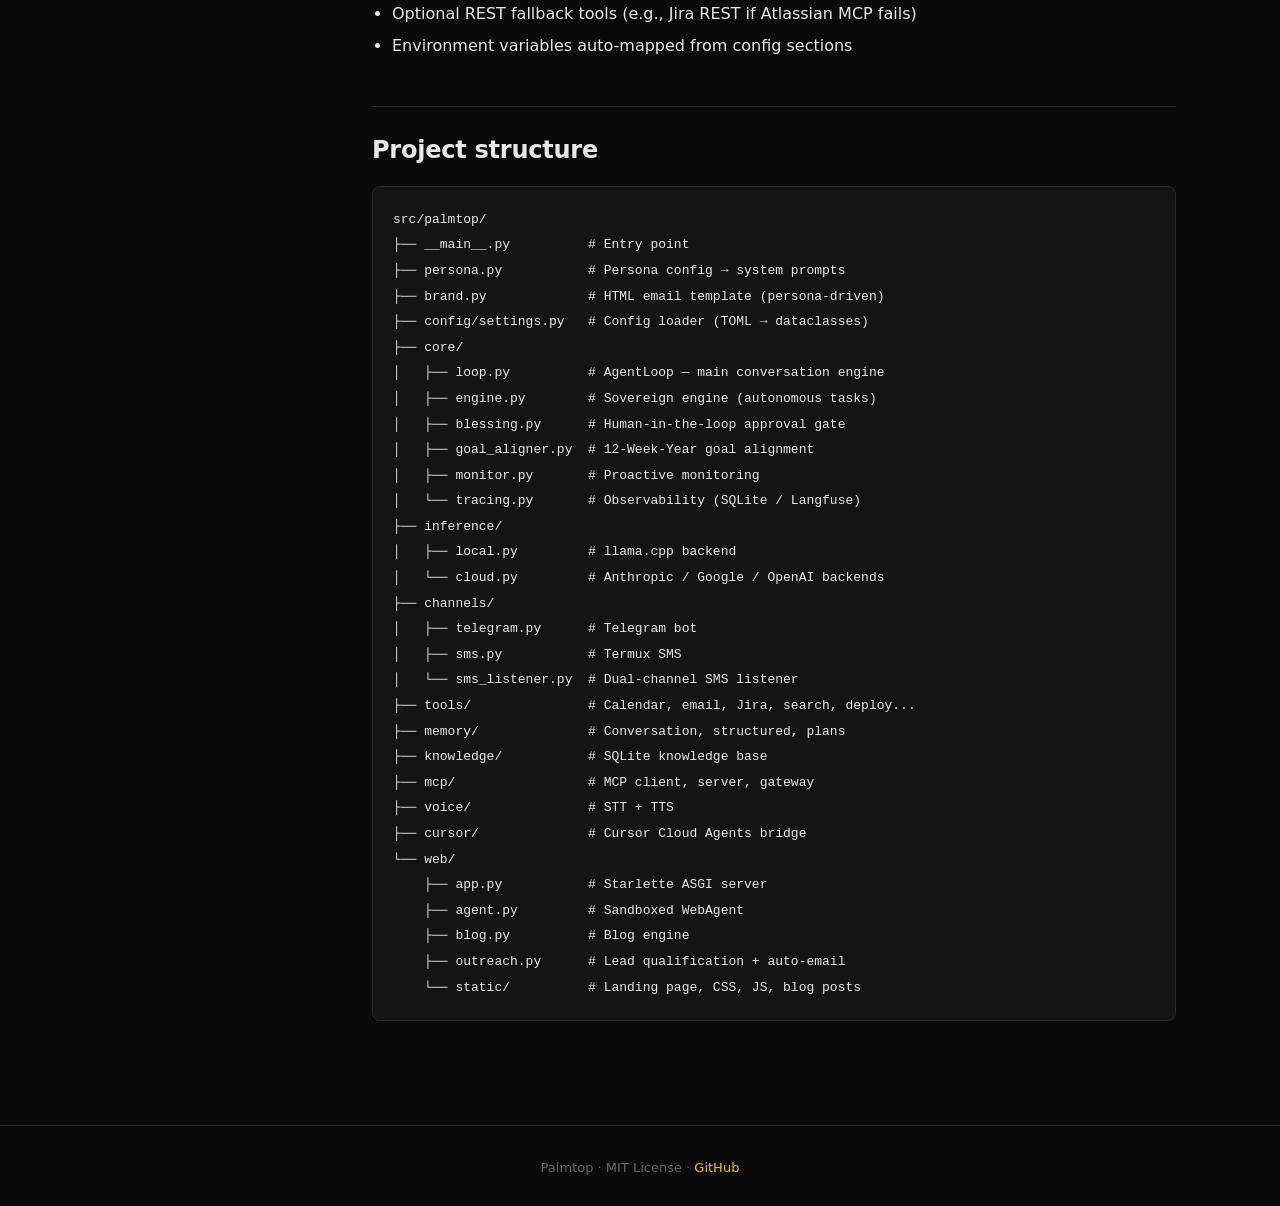
==== commit 0d5e442d: "Update docs site with all new channels, security, and multi-channel mode Covers WhatsApp, XMPP, Scut" ====
--- a/docs/architecture.html
+++ b/docs/architecture.html
@@ -3,20 +3,20 @@
 <head>
   <meta charset="utf-8">
   <meta name="viewport" content="width=device-width, initial-scale=1">
-  <title>Architecture &mdash; Pocket Agent</title>
-  <meta name="description" content="System architecture of Pocket Agent: inference cascade, security model, memory system, and module layout.">
+  <title>Architecture &mdash; Palmtop</title>
+  <meta name="description" content="System architecture of Palmtop: inference cascade, security model, memory system, and module layout.">
   <link rel="stylesheet" href="assets/style.css">
 </head>
 <body>
 
 <nav class="site-nav">
   <div class="container">
-    <a href="./" class="nav-brand">Pocket Agent</a>
+    <a href="./" class="nav-brand">Palmtop</a>
     <div class="nav-links">
       <a href="quickstart" class="nav-link">Quickstart</a>
       <a href="configuration" class="nav-link">Config</a>
       <a href="architecture" class="nav-link active">Architecture</a>
-      <a href="https://github.com/etnlbck/pocket-agent" target="_blank" rel="noopener" class="nav-cta">GitHub</a>
+      <a href="https://github.com/jbxter/palmtop" target="_blank" rel="noopener" class="nav-cta">GitHub</a>
     </div>
   </div>
 </nav>
@@ -44,11 +44,12 @@
     <h2 id="overview">Overview</h2>
     <p>The system has four layers:</p>
     <ol>
-      <li><strong>Channels</strong> &mdash; Telegram, SMS, web chat (how users reach the agent)</li>
+      <li><strong>Channels</strong> &mdash; Telegram, Discord, Slack, Matrix, IRC, WhatsApp, XMPP, SMS, email, web chat, ScuttleBot (how users reach the agent)</li>
       <li><strong>Core loop</strong> &mdash; message routing, tool dispatch, memory management</li>
       <li><strong>Inference</strong> &mdash; local model + cloud LLM cascade</li>
       <li><strong>Tools + Storage</strong> &mdash; external integrations and persistent state</li>
     </ol>
+    <p>All channels run concurrently via the <code>ChannelRunner</code>, sharing the same AgentLoop instance. Each channel implements a simple protocol: <code>start(loop)</code>, <code>stop()</code>, <code>send_message(user_id, text)</code>.</p>
 
     <div class="arch-diagram">
       <pre>
@@ -221,7 +222,7 @@
     </ul>
 
     <h2 id="project-structure">Project structure</h2>
-    <pre><code>src/pocket_agent/
+    <pre><code>src/palmtop/
 &#x251C;&#x2500;&#x2500; __main__.py          # Entry point
 &#x251C;&#x2500;&#x2500; persona.py           # Persona config &rarr; system prompts
 &#x251C;&#x2500;&#x2500; brand.py             # HTML email template (persona-driven)
@@ -257,7 +258,7 @@
 </div>
 
 <footer class="site-footer">
-  <p>Pocket Agent &middot; MIT License &middot; <a href="https://github.com/etnlbck/pocket-agent">GitHub</a></p>
+  <p>Palmtop &middot; MIT License &middot; <a href="https://github.com/jbxter/palmtop">GitHub</a></p>
 </footer>
 
 </body>
--- a/docs/assets/style.css
+++ b/docs/assets/style.css
@@ -150,6 +150,12 @@
   flex-wrap: wrap;
 }
 
+.hero-ph-badge {
+  margin-top: 20px;
+  display: flex;
+  justify-content: center;
+}
+
 .btn {
   display: inline-flex;
   align-items: center;
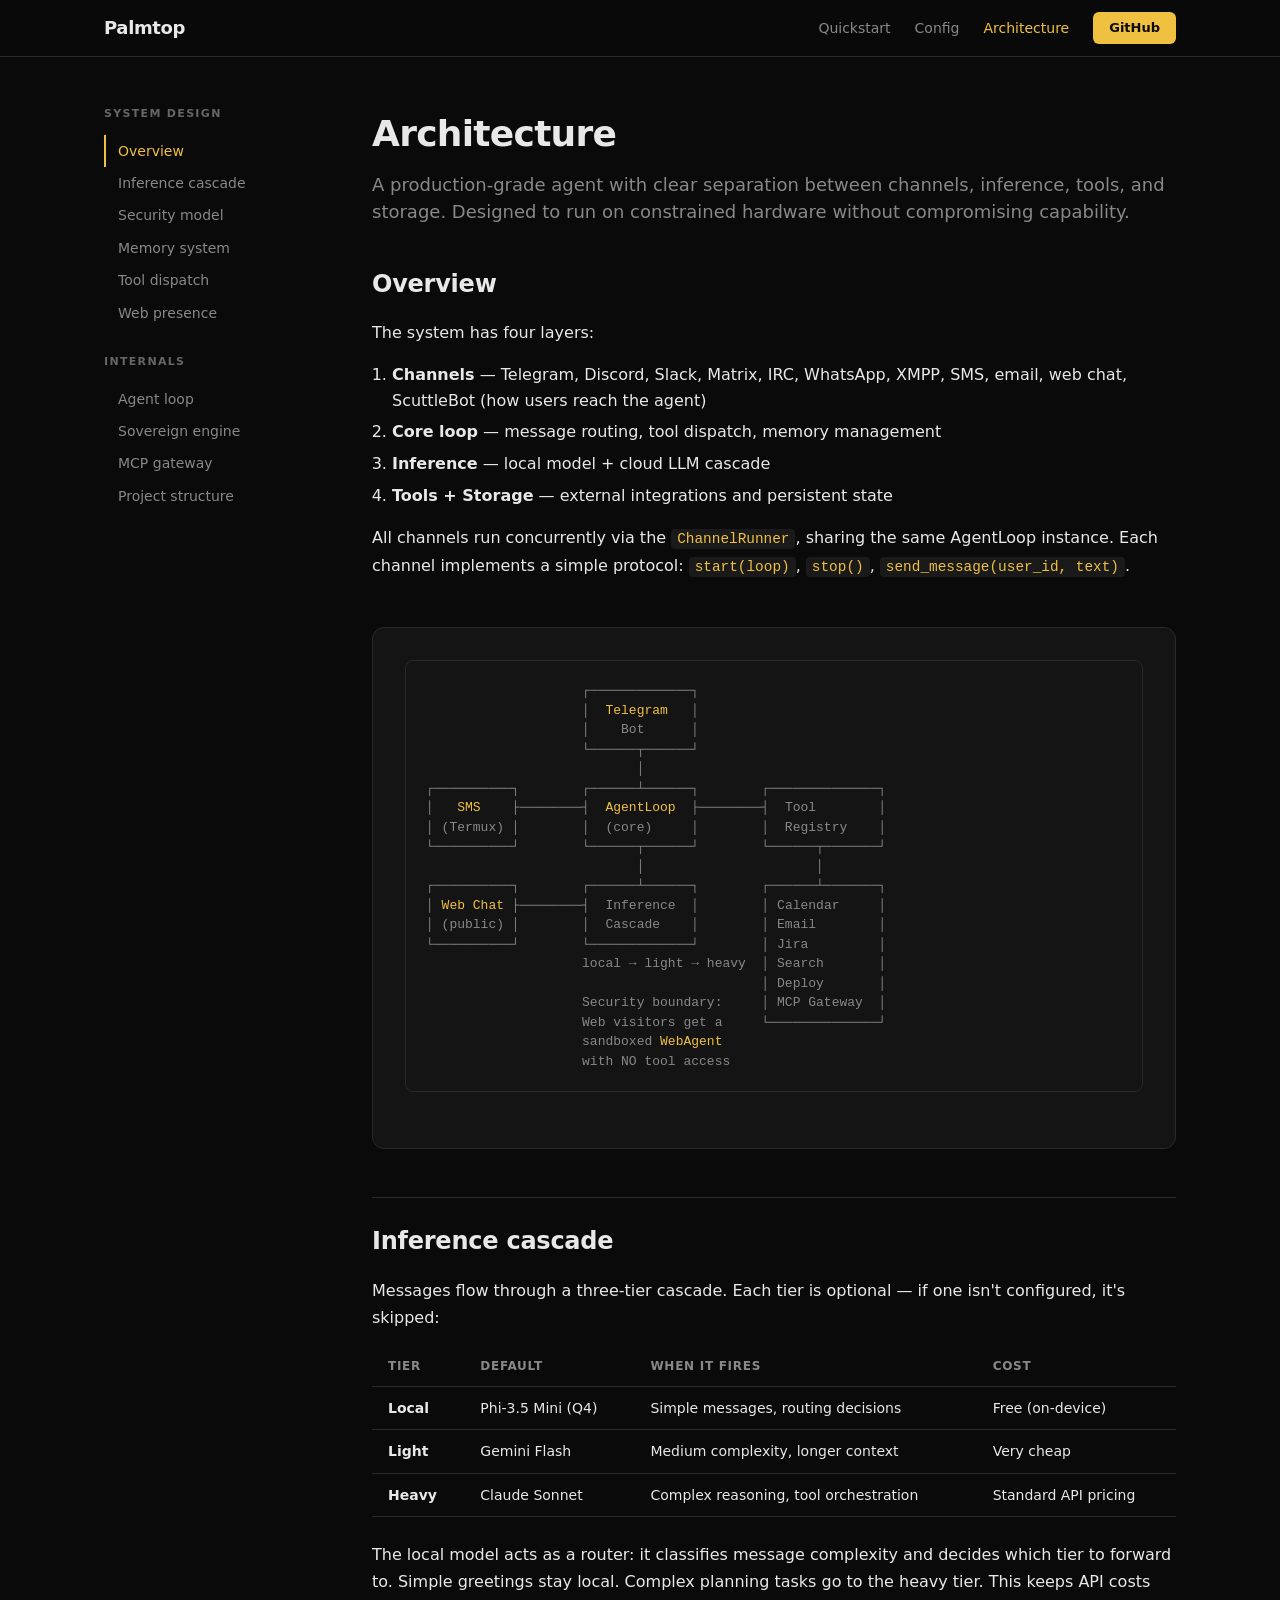
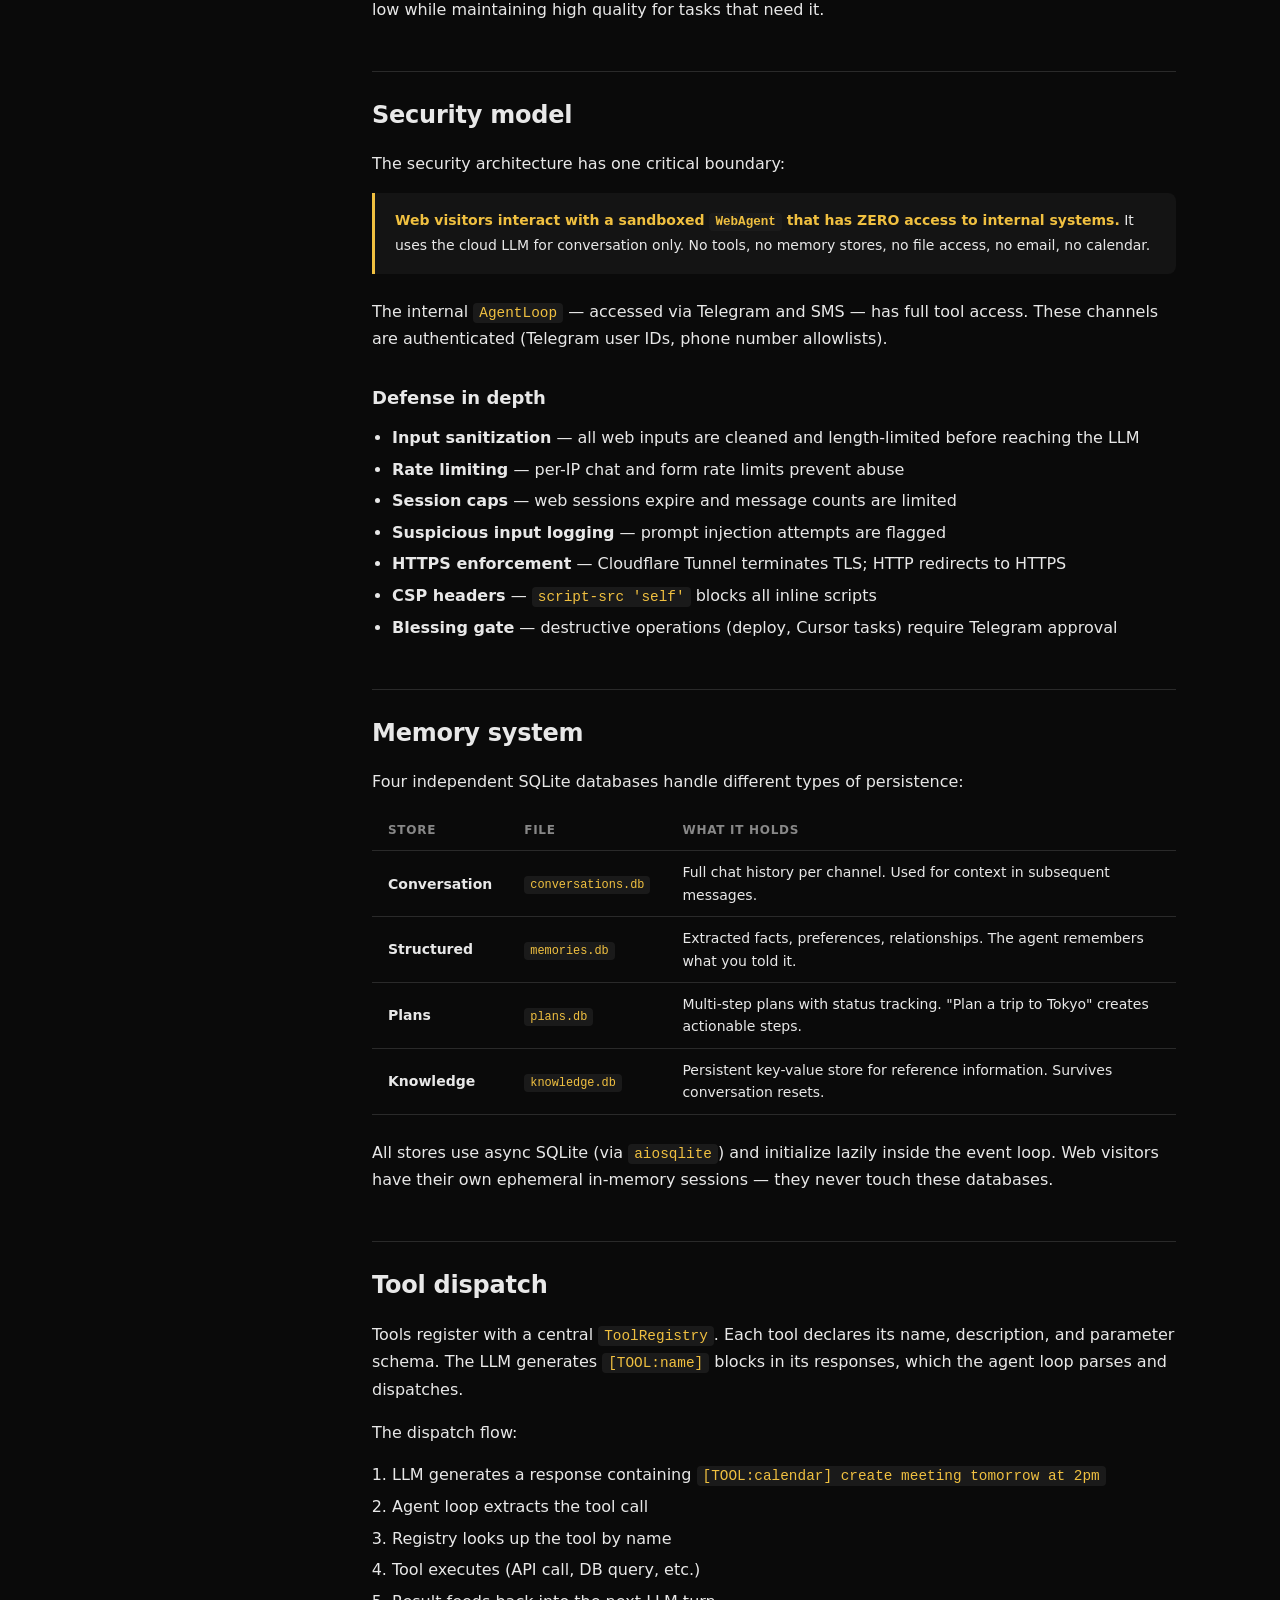
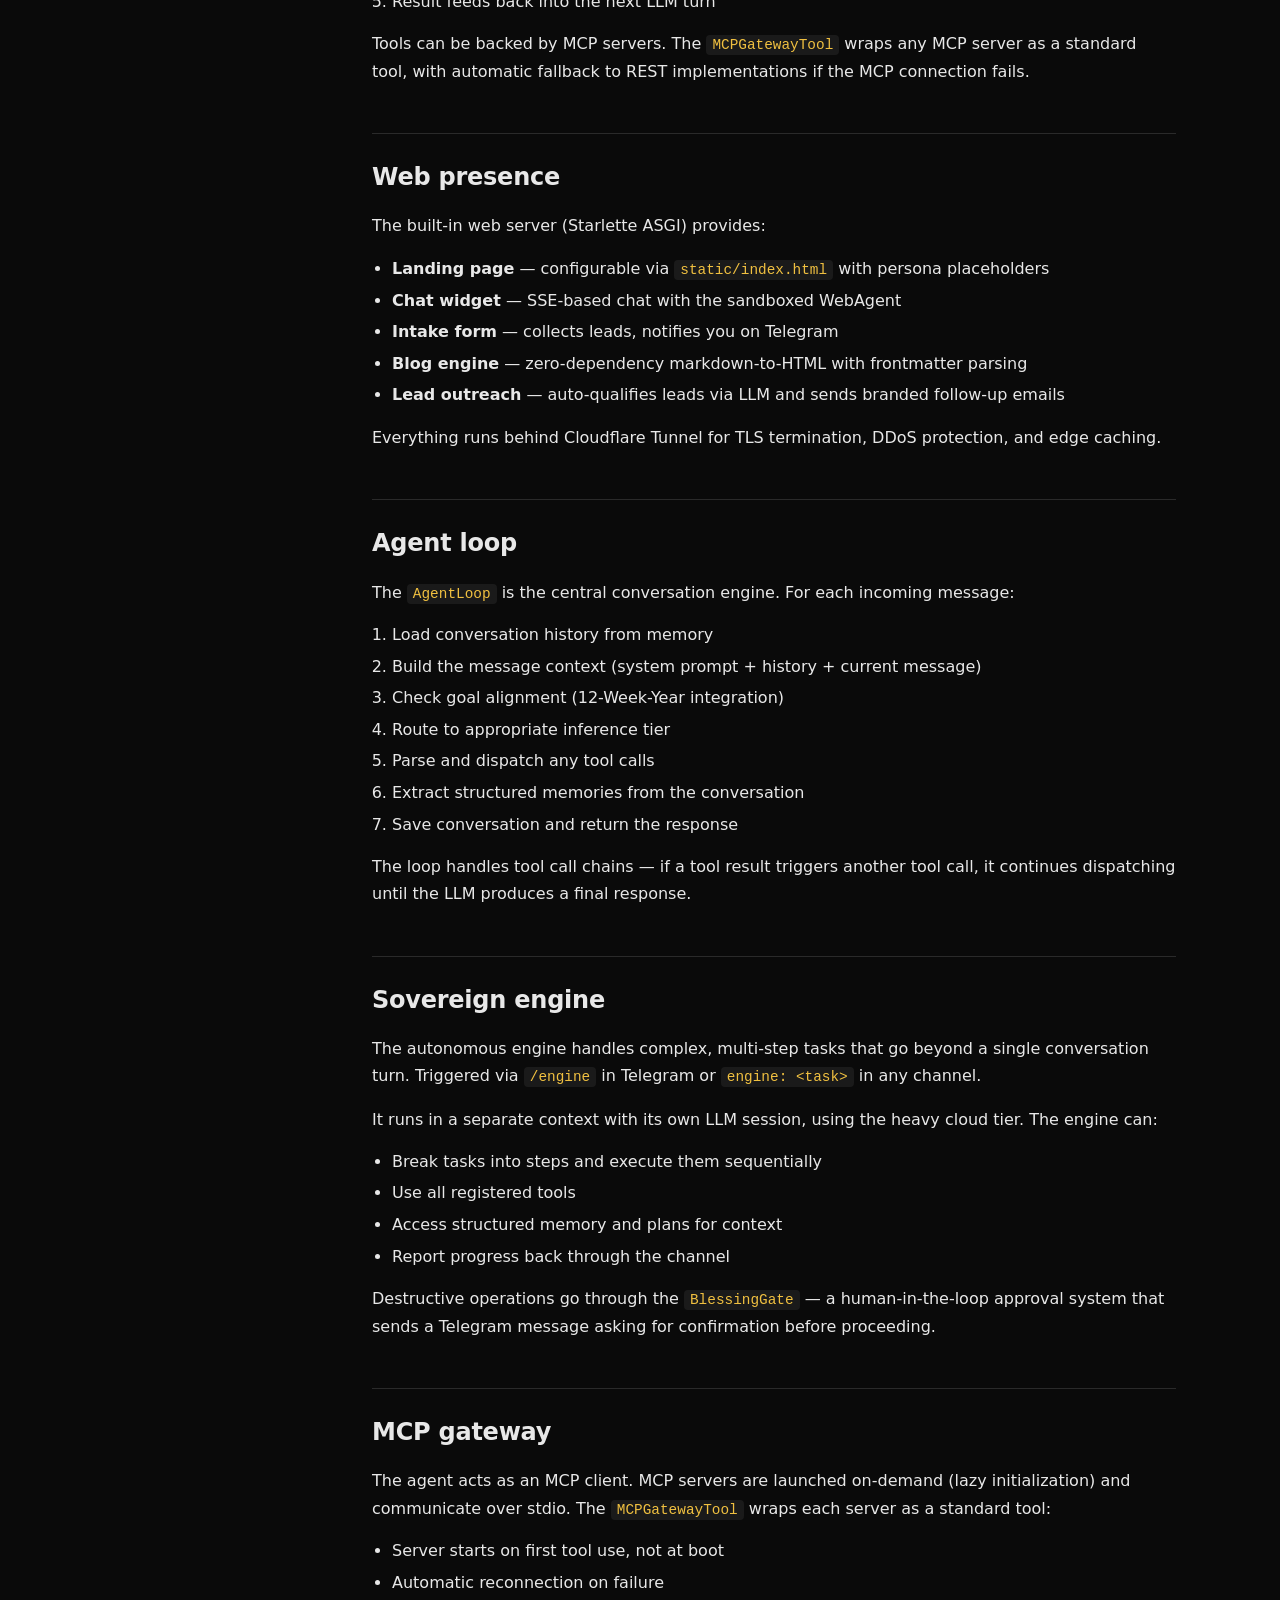
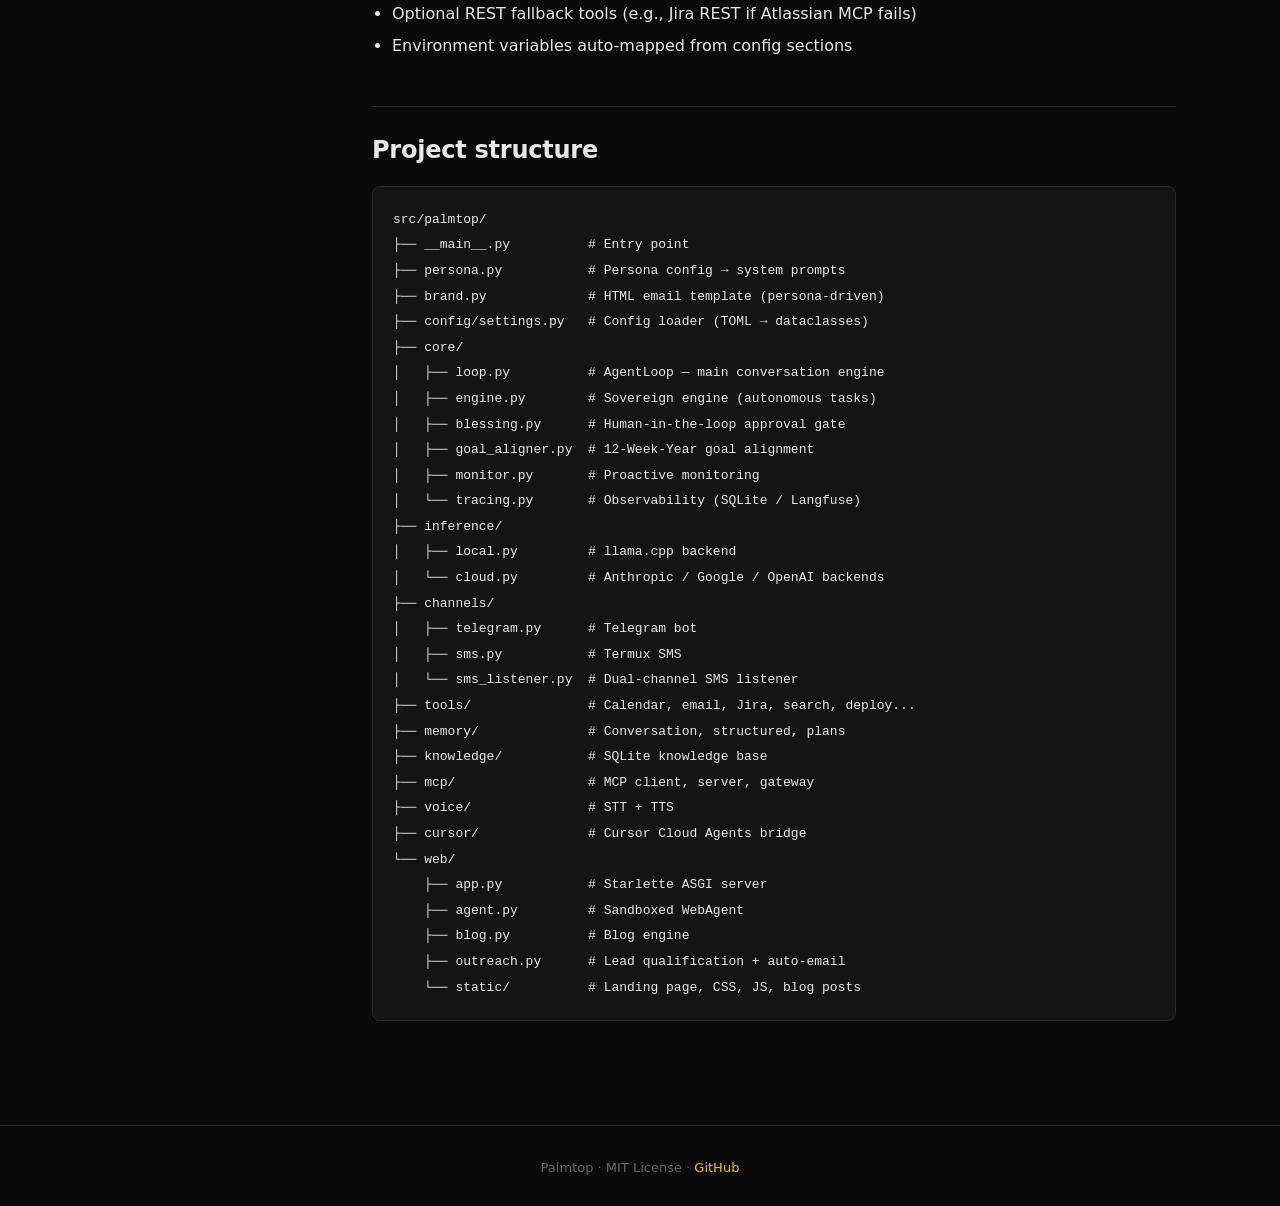
==== commit c7387c3a: "Add scroll-spy sidebar navigation highlighting Uses IntersectionObserver to highlight the active sid" ====
--- a/docs/architecture.html
+++ b/docs/architecture.html
@@ -24,7 +24,7 @@
 <div class="docs-layout">
   <aside class="docs-sidebar">
     <h4>System design</h4>
-    <a href="#overview" class="active">Overview</a>
+    <a href="#overview">Overview</a>
     <a href="#inference-cascade">Inference cascade</a>
     <a href="#security">Security model</a>
     <a href="#memory">Memory system</a>
@@ -261,5 +261,6 @@
   <p>Palmtop &middot; MIT License &middot; <a href="https://github.com/jbxter/palmtop">GitHub</a></p>
 </footer>
 
+<script src="assets/sidebar-nav.js"></script>
 </body>
 </html>
--- a/docs/assets/style.css
+++ b/docs/assets/style.css
@@ -1,4 +1,4 @@
-/* ── Pocket Agent docs — dark minimal theme ───────────────────────── */
+/* ── Palmtop docs — dark minimal theme ────────────────────────────── */
 /* Brand: bg #0a0a0a, surface #141414, accent #f0c040                  */
 
 :root {
@@ -430,12 +430,17 @@
   display: block;
   font-size: 14px;
   color: var(--text-muted);
-  padding: 5px 0;
-  transition: color 0.15s;
+  padding: 5px 0 5px 12px;
+  border-left: 2px solid transparent;
+  transition: color 0.15s, border-color 0.2s;
 }
 
 .docs-sidebar a:hover { color: var(--text); }
-.docs-sidebar a.active { color: var(--accent); font-weight: 500; }
+.docs-sidebar a.active {
+  color: var(--accent);
+  font-weight: 500;
+  border-left-color: var(--accent);
+}
 
 .docs-content {
   min-width: 0;
